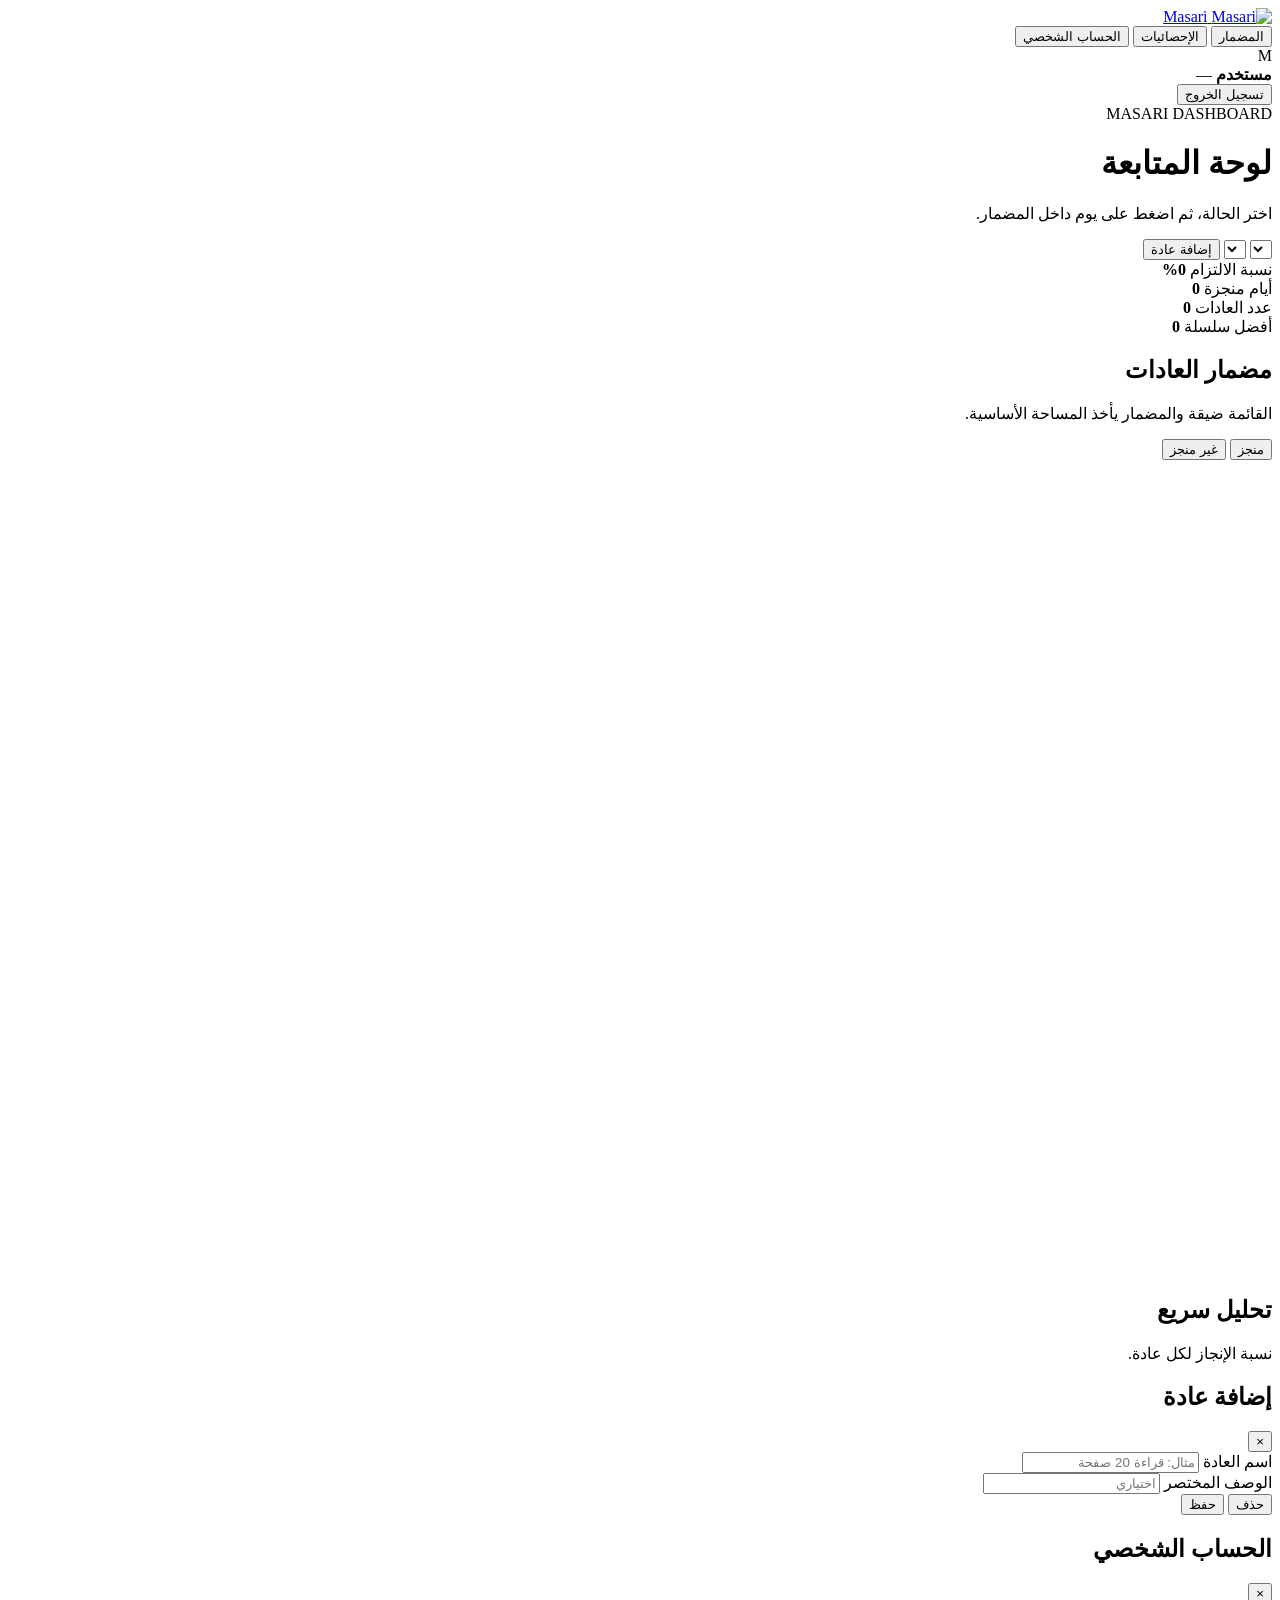
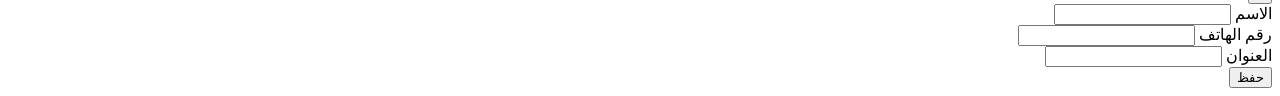
==== dashboard.html @ 64f3556c "Add files via upload" ====
<!DOCTYPE html>
<html lang="ar" dir="rtl">
<head>
  <meta charset="UTF-8">
  <meta name="viewport" content="width=device-width, initial-scale=1.0">
  <meta name="theme-color" content="#000000">
  <title>Masari | لوحة التحكم</title>
  <link rel="stylesheet" href="css/style.css">
</head>
<body class="dashboard-page">
  <div class="app-shell">
    <aside class="sidebar">
      <a class="sidebar-brand" href="dashboard.html">
        <img src="assets/logo.svg" alt="Masari">
        <span>Masari</span>
      </a>

      <nav class="sidebar-nav">
        <button class="nav-item active" data-target="trackerSection">المضمار</button>
        <button class="nav-item" data-target="statsSection">الإحصائيات</button>
        <button class="nav-item" id="profileBtn">الحساب الشخصي</button>
      </nav>

      <div class="sidebar-user">
        <div class="user-avatar" id="userInitial">M</div>
        <div>
          <strong id="userName">مستخدم</strong>
          <span id="userEmail">—</span>
        </div>
      </div>

      <button id="logoutBtn" class="ghost-btn full">تسجيل الخروج</button>
    </aside>

    <main class="dashboard-main">
      <header class="dashboard-header">
        <div>
          <span class="eyebrow">MASARI DASHBOARD</span>
          <h1>لوحة المتابعة</h1>
          <p>اختر الحالة، ثم اضغط على يوم داخل المضمار.</p>
        </div>

        <div class="header-actions">
          <select id="monthSelect" class="select-control"></select>
          <select id="yearSelect" class="select-control"></select>
          <button id="addHabitBtn" class="primary-btn compact">إضافة عادة</button>
        </div>
      </header>

      <section class="summary-grid">
        <article class="summary-card lime">
          <span>نسبة الالتزام</span>
          <strong id="summaryRate">0%</strong>
        </article>
        <article class="summary-card violet">
          <span>أيام منجزة</span>
          <strong id="summaryDone">0</strong>
        </article>
        <article class="summary-card dark">
          <span>عدد العادات</span>
          <strong id="summaryHabits">0</strong>
        </article>
        <article class="summary-card dark">
          <span>أفضل سلسلة</span>
          <strong id="summaryStreak">0</strong>
        </article>
      </section>

      <section id="trackerSection" class="panel tracker-panel">
        <div class="panel-head">
          <div>
            <h2>مضمار العادات</h2>
            <p>القائمة ضيقة والمضمار يأخذ المساحة الأساسية.</p>
          </div>
          <div class="status-switch">
            <button class="status-btn done active" data-mode="done">منجز</button>
            <button class="status-btn missed" data-mode="missed">غير منجز</button>
          </div>
        </div>

        <div class="tracker-layout">
          <aside id="habitList" class="compact-habits"></aside>

          <div class="track-stage">
            <svg id="trackerSvg" viewBox="0 0 1400 900" role="img" aria-label="مضمار العادات"></svg>
          </div>
        </div>
      </section>

      <section id="statsSection" class="panel">
        <div class="panel-head">
          <div>
            <h2>تحليل سريع</h2>
            <p>نسبة الإنجاز لكل عادة.</p>
          </div>
        </div>
        <div id="habitAnalytics" class="analytics-list"></div>
      </section>
    </main>
  </div>

  <div id="habitModal" class="modal hidden">
    <div class="modal-card">
      <div class="modal-head">
        <h2 id="habitModalTitle">إضافة عادة</h2>
        <button id="closeHabitModal" class="icon-btn" aria-label="إغلاق">×</button>
      </div>

      <div class="field">
        <label for="habitName">اسم العادة</label>
        <input id="habitName" type="text" placeholder="مثال: قراءة 20 صفحة">
      </div>

      <div class="field">
        <label for="habitDescription">الوصف المختصر</label>
        <input id="habitDescription" type="text" placeholder="اختياري">
      </div>

      <div class="modal-actions">
        <button id="deleteHabitBtn" class="danger-btn hidden">حذف</button>
        <button id="saveHabitBtn" class="primary-btn compact">حفظ</button>
      </div>
    </div>
  </div>

  <div id="profileModal" class="modal hidden">
    <div class="modal-card">
      <div class="modal-head">
        <h2>الحساب الشخصي</h2>
        <button id="closeProfileModal" class="icon-btn" aria-label="إغلاق">×</button>
      </div>

      <div class="profile-form-grid">
        <div class="field">
          <label for="profileName">الاسم</label>
          <input id="profileName" type="text">
        </div>
        <div class="field">
          <label for="profilePhone">رقم الهاتف</label>
          <input id="profilePhone" type="text">
        </div>
        <div class="field full">
          <label for="profileAddress">العنوان</label>
          <input id="profileAddress" type="text">
        </div>
      </div>

      <div class="modal-actions">
        <button id="saveProfileBtn" class="primary-btn compact">حفظ</button>
      </div>
    </div>
  </div>

  <div id="toast" class="toast"></div>
  <script src="js/dashboard.js"></script>
</body>
</html>
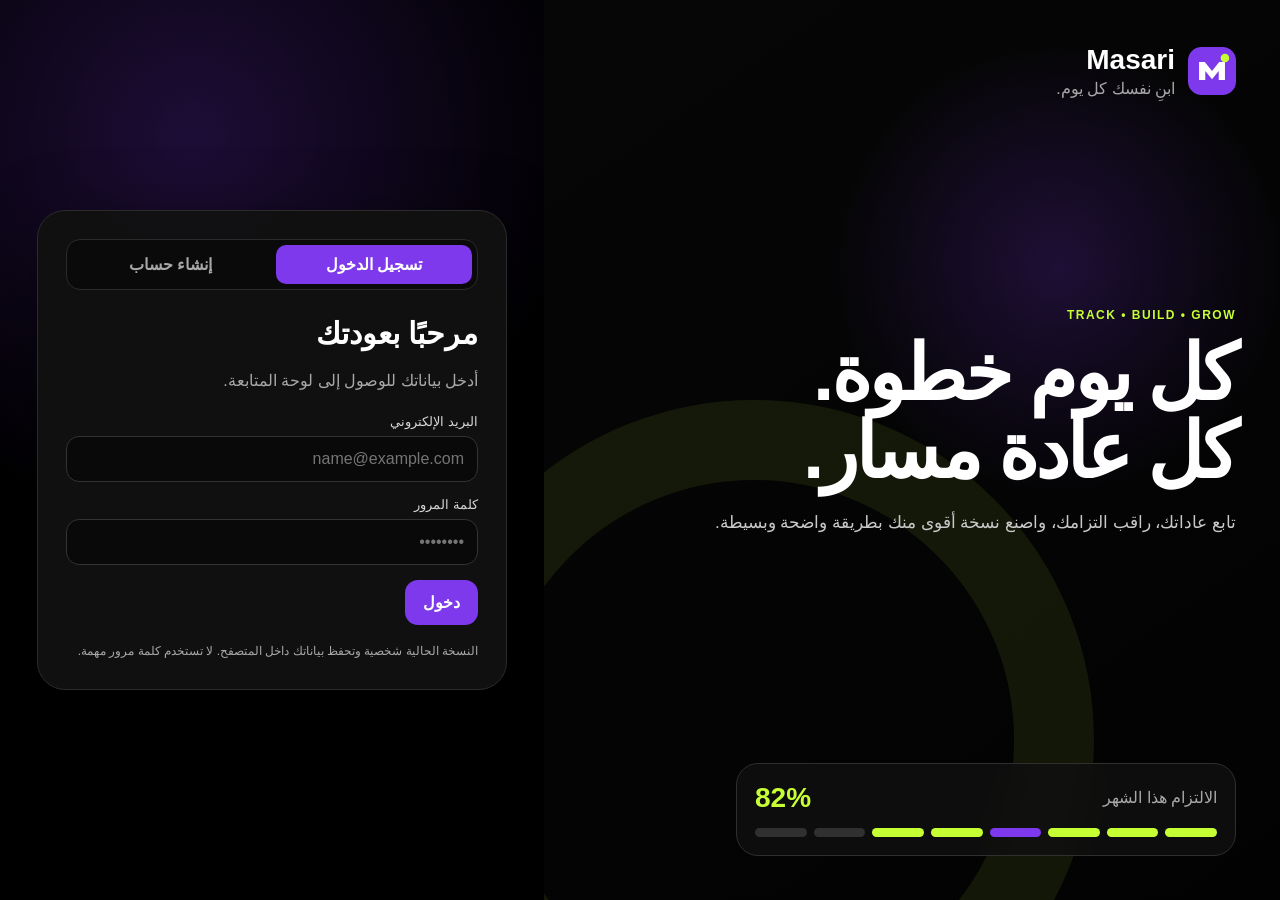
==== commit 217241cc: "Add files via upload" ====
--- a/dashboard.html
+++ b/dashboard.html
@@ -5,13 +5,13 @@
   <meta name="viewport" content="width=device-width, initial-scale=1.0">
   <meta name="theme-color" content="#000000">
   <title>Masari | لوحة التحكم</title>
-  <link rel="stylesheet" href="css/style.css">
+  <link rel="stylesheet" href="style.css">
 </head>
 <body class="dashboard-page">
   <div class="app-shell">
     <aside class="sidebar">
       <a class="sidebar-brand" href="dashboard.html">
-        <img src="assets/logo.svg" alt="Masari">
+        <img src="logo.svg" alt="Masari">
         <span>Masari</span>
       </a>
 
@@ -152,6 +152,6 @@
   </div>
 
   <div id="toast" class="toast"></div>
-  <script src="js/dashboard.js"></script>
+  <script src="dashboard.js"></script>
 </body>
 </html>
--- a/style.css
+++ b/style.css
@@ -0,0 +1,383 @@
+:root{
+  --black:#000000;
+  --panel:#111111;
+  --panel-2:#171717;
+  --line:#2b2b2b;
+  --white:#ffffff;
+  --muted:#a8a8a8;
+  --violet:#7D39EB;
+  --lime:#C6FF33;
+  --neutral:#292929;
+  --shadow:0 24px 80px rgba(0,0,0,.45);
+}
+
+*{box-sizing:border-box}
+html{scroll-behavior:smooth}
+body{
+  margin:0;
+  min-height:100vh;
+  font-family:"Segoe UI",Tahoma,Arial,sans-serif;
+  background:var(--black);
+  color:var(--white);
+}
+button,input,select{font:inherit}
+button{cursor:pointer}
+.hidden{display:none!important}
+a{text-decoration:none;color:inherit}
+
+.auth-page{
+  background:
+    radial-gradient(circle at 15% 15%,rgba(125,57,235,.23),transparent 30%),
+    radial-gradient(circle at 90% 85%,rgba(198,255,51,.10),transparent 27%),
+    #000;
+}
+.auth-layout{
+  min-height:100vh;
+  display:grid;
+  grid-template-columns:1.15fr .85fr;
+}
+.auth-visual{
+  position:relative;
+  overflow:hidden;
+  padding:44px;
+  display:flex;
+  flex-direction:column;
+  justify-content:space-between;
+  background:
+    linear-gradient(145deg,rgba(0,0,0,.25),rgba(0,0,0,.72)),
+    radial-gradient(circle at 70% 30%,rgba(125,57,235,.40),transparent 28%),
+    #080808;
+}
+.auth-visual::after{
+  content:"";
+  position:absolute;
+  width:520px;height:520px;
+  border:80px solid rgba(198,255,51,.08);
+  border-radius:50%;
+  left:-130px;bottom:-180px;
+}
+.brand-lockup,.mobile-brand{
+  display:flex;align-items:center;gap:13px
+}
+.brand-logo{width:48px;height:48px}
+.brand-lockup h1{margin:0;font-size:28px}
+.brand-lockup p{margin:3px 0 0;color:var(--muted)}
+.visual-copy{position:relative;z-index:1;max-width:690px}
+.eyebrow{
+  display:inline-block;
+  color:var(--lime);
+  font-size:12px;
+  font-weight:900;
+  letter-spacing:1.5px;
+  margin-bottom:12px;
+}
+.visual-copy h2{
+  margin:0;
+  font-size:clamp(42px,6vw,82px);
+  line-height:1.02;
+  letter-spacing:-3px;
+}
+.visual-copy p{
+  max-width:600px;
+  color:#c9c9c9;
+  font-size:17px;
+  line-height:1.9;
+}
+.visual-card{
+  position:relative;z-index:1;
+  max-width:500px;
+  border:1px solid #2f2f2f;
+  border-radius:22px;
+  padding:18px;
+  background:rgba(17,17,17,.82);
+  backdrop-filter:blur(16px);
+}
+.visual-card>div:first-child{
+  display:flex;justify-content:space-between;align-items:center
+}
+.visual-card span{color:var(--muted)}
+.visual-card strong{font-size:28px;color:var(--lime)}
+.mini-track{display:grid;grid-template-columns:repeat(8,1fr);gap:7px;margin-top:14px}
+.mini-track i{height:9px;border-radius:999px;background:#303030}
+.mini-track i.done{background:var(--lime)}
+.mini-track i.missed{background:var(--violet)}
+
+.auth-panel{display:grid;place-items:center;padding:28px}
+.auth-card{
+  width:min(470px,100%);
+  border:1px solid var(--line);
+  border-radius:28px;
+  padding:28px;
+  background:rgba(17,17,17,.96);
+  box-shadow:var(--shadow);
+}
+.mobile-brand{display:none;margin-bottom:22px}
+.mobile-brand img{width:38px}
+.auth-tabs{
+  display:grid;grid-template-columns:1fr 1fr;
+  gap:7px;padding:5px;
+  background:#0a0a0a;border:1px solid var(--line);border-radius:14px
+}
+.auth-tab{
+  border:0;background:transparent;color:var(--muted);
+  padding:10px;border-radius:10px;font-weight:800
+}
+.auth-tab.active{background:var(--violet);color:#fff}
+.auth-heading{margin:26px 0 20px}
+.auth-heading h2{margin:0 0 8px;font-size:30px}
+.auth-heading p,.local-note{color:var(--muted);line-height:1.7}
+.local-note{font-size:12px;margin:16px 0 0}
+.field{margin-bottom:15px}
+.field label{display:block;margin-bottom:7px;color:#d7d7d7;font-size:13px}
+.field input{
+  width:100%;
+  border:1px solid #333;
+  background:#090909;color:#fff;
+  border-radius:13px;padding:13px;outline:none
+}
+.field input:focus{
+  border-color:var(--violet);
+  box-shadow:0 0 0 3px rgba(125,57,235,.16)
+}
+.primary-btn{
+  border:0;
+  background:var(--violet);color:#fff;
+  border-radius:13px;padding:13px 18px;
+  font-weight:900;
+}
+.primary-btn:hover{filter:brightness(1.08)}
+.primary-btn.compact{padding:10px 14px}
+.ghost-btn,.danger-btn{
+  border:1px solid #333;background:#151515;color:#fff;
+  border-radius:12px;padding:10px 13px
+}
+.ghost-btn.full{width:100%}
+.danger-btn{color:var(--lime)}
+
+.app-shell{
+  min-height:100vh;
+  display:grid;
+  grid-template-columns:245px minmax(0,1fr);
+}
+.sidebar{
+  position:sticky;top:0;height:100vh;
+  padding:22px;
+  border-left:1px solid var(--line);
+  background:#090909;
+  display:flex;flex-direction:column;
+}
+.sidebar-brand{
+  display:flex;align-items:center;gap:11px;
+  font-size:22px;font-weight:900
+}
+.sidebar-brand img{width:38px}
+.sidebar-nav{display:grid;gap:8px;margin-top:34px}
+.nav-item{
+  border:0;background:transparent;color:var(--muted);
+  text-align:right;padding:12px 13px;border-radius:12px;font-weight:800
+}
+.nav-item:hover,.nav-item.active{
+  background:#211336;color:var(--lime)
+}
+.sidebar-user{
+  margin-top:auto;
+  display:flex;align-items:center;gap:11px;
+  padding:13px 0;
+}
+.sidebar-user strong,.sidebar-user span{display:block}
+.sidebar-user span{color:var(--muted);font-size:11px;margin-top:3px}
+.user-avatar{
+  width:43px;height:43px;border-radius:13px;
+  display:grid;place-items:center;
+  background:var(--violet);
+  color:#fff;font-weight:900
+}
+.dashboard-main{
+  min-width:0;
+  padding:28px;
+  background:
+    radial-gradient(circle at 100% 0%,rgba(125,57,235,.13),transparent 25%),
+    #000;
+}
+.dashboard-header{
+  display:flex;justify-content:space-between;align-items:flex-start;
+  gap:18px;flex-wrap:wrap
+}
+.dashboard-header h1{margin:0;font-size:38px;letter-spacing:-1px}
+.dashboard-header p{color:var(--muted);margin:7px 0 0}
+.header-actions{display:flex;gap:9px;flex-wrap:wrap}
+.select-control{
+  border:1px solid #333;background:#111;color:#fff;
+  border-radius:12px;padding:10px 12px
+}
+.summary-grid{
+  display:grid;grid-template-columns:repeat(4,1fr);
+  gap:12px;margin:24px 0
+}
+.summary-card{
+  min-height:120px;border-radius:20px;padding:18px;
+  border:1px solid var(--line);
+  display:flex;flex-direction:column;justify-content:space-between
+}
+.summary-card span{font-size:13px}
+.summary-card strong{font-size:34px}
+.summary-card.lime{background:var(--lime);color:#000;border-color:var(--lime)}
+.summary-card.violet{background:var(--violet);color:#fff;border-color:var(--violet)}
+.summary-card.dark{background:#111}
+
+.panel{
+  margin-top:16px;
+  border:1px solid var(--line);
+  border-radius:24px;
+  padding:18px;
+  background:#0d0d0d;
+}
+.panel-head{
+  display:flex;justify-content:space-between;align-items:center;
+  gap:12px;flex-wrap:wrap;margin-bottom:16px
+}
+.panel-head h2{margin:0;font-size:22px}
+.panel-head p{margin:5px 0 0;color:var(--muted);font-size:13px}
+.status-switch{
+  display:flex;gap:7px;padding:5px;
+  border-radius:13px;background:#050505;border:1px solid var(--line)
+}
+.status-btn{
+  border:0;background:transparent;color:var(--muted);
+  padding:9px 13px;border-radius:9px;font-weight:900
+}
+.status-btn.done.active{background:var(--lime);color:#000}
+.status-btn.missed.active{background:var(--violet);color:#fff}
+
+.tracker-layout{
+  display:grid;
+  grid-template-columns:175px minmax(0,1fr);
+  gap:14px;
+  align-items:start
+}
+.compact-habits{display:grid;gap:8px}
+.habit-item{
+  display:grid;
+  grid-template-columns:32px minmax(0,1fr);
+  gap:8px;align-items:center;
+  border:1px solid #2d2d2d;
+  background:#111;
+  border-radius:13px;
+  padding:8px;
+  cursor:pointer;
+  transition:.18s
+}
+.habit-item:hover{border-color:var(--violet);transform:translateY(-1px)}
+.habit-index{
+  width:30px;height:30px;border-radius:9px;
+  display:grid;place-items:center;
+  background:#211336;color:var(--lime);
+  font-size:11px;font-weight:900
+}
+.habit-copy{min-width:0}
+.habit-copy strong,.habit-copy span{
+  display:block;
+  white-space:nowrap;
+  overflow:hidden;
+  text-overflow:ellipsis
+}
+.habit-copy strong{font-size:12px}
+.habit-copy span{font-size:9px;color:var(--muted);margin-top:2px}
+
+.track-stage{
+  min-width:0;
+  border:1px solid #292929;
+  border-radius:24px;
+  background:
+    radial-gradient(circle at 58% 48%,rgba(125,57,235,.18),transparent 34%),
+    #070707;
+  overflow:hidden;
+}
+#trackerSvg{
+  width:100%;
+  height:auto;
+  display:block;
+}
+.track-segment{cursor:pointer;transition:.15s}
+.track-segment:hover{filter:brightness(1.15)}
+.day-label{fill:#d3d3d3;font-size:12px;font-weight:900;pointer-events:none}
+.lane-number{fill:var(--lime);font-size:13px;font-weight:900;pointer-events:none}
+.center-disc{fill:#0d0d0d;stroke:#333;stroke-width:2}
+.center-progress{fill:none;stroke:var(--violet);stroke-width:9;stroke-linecap:round}
+.center-month{fill:#fff;font-size:34px;font-weight:900}
+.center-rate{fill:var(--lime);font-size:26px;font-weight:900}
+.center-sub{fill:#aaa;font-size:13px}
+
+.analytics-list{display:grid;gap:11px}
+.analytics-row{
+  display:grid;grid-template-columns:170px 1fr 55px;
+  gap:12px;align-items:center
+}
+.analytics-name{
+  overflow:hidden;text-overflow:ellipsis;white-space:nowrap;font-size:13px
+}
+.analytics-track{height:11px;background:#272727;border-radius:999px;overflow:hidden}
+.analytics-fill{height:100%;background:linear-gradient(90deg,var(--violet),var(--lime));border-radius:999px}
+.analytics-value{font-size:12px;color:var(--muted);text-align:left}
+
+.modal{
+  position:fixed;inset:0;z-index:50;
+  display:grid;place-items:center;padding:18px;
+  background:rgba(0,0,0,.72);
+}
+.modal-card{
+  width:min(520px,100%);
+  border:1px solid #333;border-radius:24px;
+  padding:22px;background:#111;box-shadow:var(--shadow)
+}
+.modal-head{
+  display:flex;justify-content:space-between;align-items:center;margin-bottom:20px
+}
+.modal-head h2{margin:0}
+.icon-btn{
+  width:36px;height:36px;border-radius:10px;
+  border:1px solid #333;background:#171717;color:#fff;font-size:22px
+}
+.modal-actions{display:flex;justify-content:flex-end;gap:9px;margin-top:18px}
+.profile-form-grid{display:grid;grid-template-columns:1fr 1fr;gap:12px}
+.profile-form-grid .full{grid-column:1/-1}
+
+.toast{
+  position:fixed;bottom:22px;left:50%;
+  transform:translate(-50%,25px);
+  opacity:0;pointer-events:none;
+  background:var(--lime);color:#000;
+  padding:11px 16px;border-radius:12px;font-weight:900;
+  transition:.2s;z-index:90
+}
+.toast.show{opacity:1;transform:translate(-50%,0)}
+
+@media(max-width:1050px){
+  .auth-layout{grid-template-columns:1fr}
+  .auth-visual{display:none}
+  .mobile-brand{display:flex}
+  .app-shell{grid-template-columns:1fr}
+  .sidebar{
+    position:static;height:auto;border-left:0;border-bottom:1px solid var(--line)
+  }
+  .sidebar-nav{grid-template-columns:repeat(3,1fr);margin:18px 0}
+  .sidebar-user{margin-top:0}
+  .summary-grid{grid-template-columns:1fr 1fr}
+}
+@media(max-width:760px){
+  .dashboard-main{padding:14px}
+  .tracker-layout{grid-template-columns:1fr}
+  .compact-habits{grid-template-columns:repeat(2,minmax(0,1fr))}
+  .summary-grid{grid-template-columns:1fr 1fr}
+  .header-actions{width:100%}
+  .select-control{flex:1}
+}
+@media(max-width:520px){
+  .auth-panel{padding:12px}
+  .auth-card{padding:20px;border-radius:20px}
+  .summary-grid{grid-template-columns:1fr}
+  .compact-habits{grid-template-columns:1fr}
+  .sidebar-nav{grid-template-columns:1fr}
+  .profile-form-grid{grid-template-columns:1fr}
+  .profile-form-grid .full{grid-column:auto}
+}
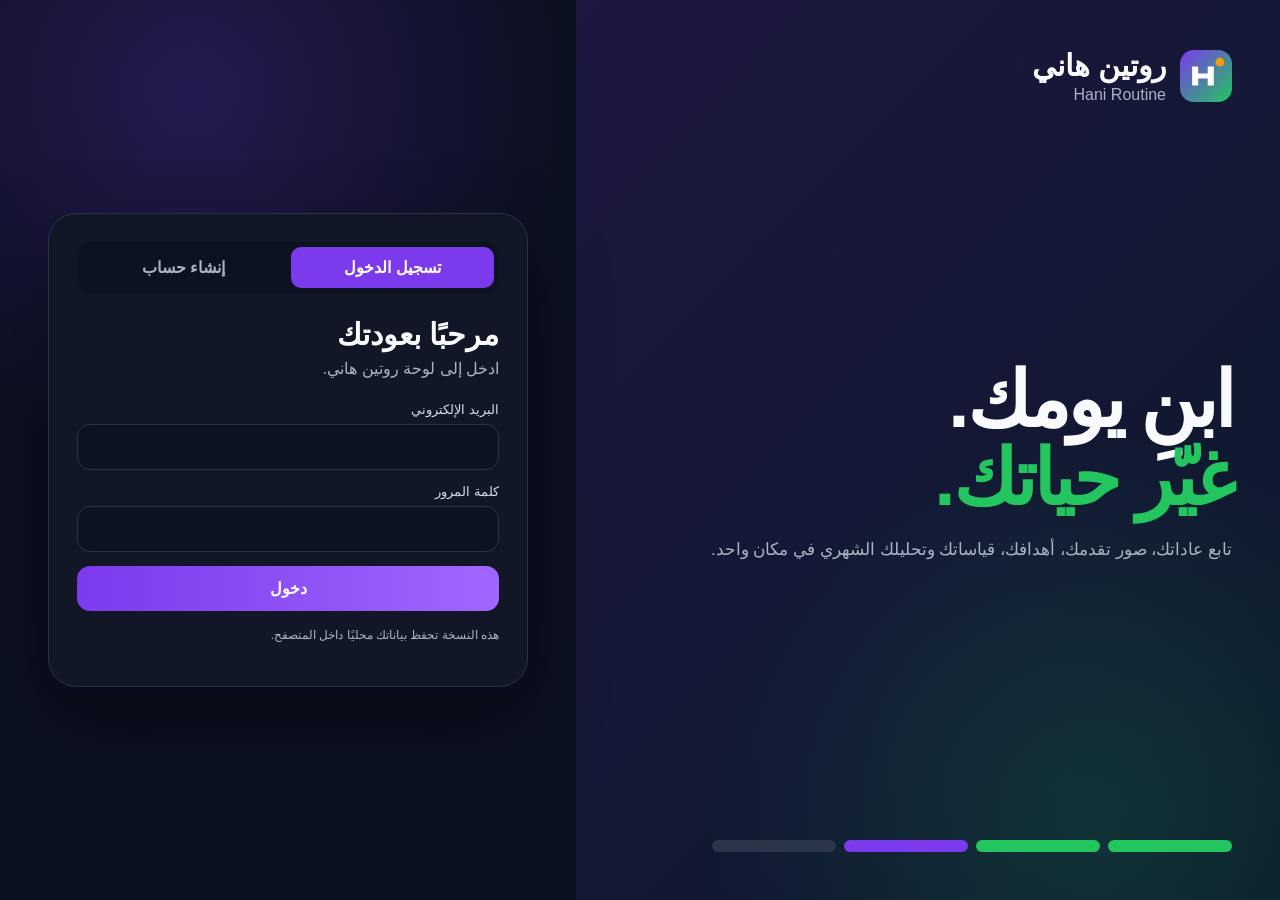
==== commit 0ea3b982: "Add files via upload" ====
--- a/dashboard.html
+++ b/dashboard.html
@@ -1,157 +1,42 @@
 <!DOCTYPE html>
 <html lang="ar" dir="rtl">
 <head>
-  <meta charset="UTF-8">
-  <meta name="viewport" content="width=device-width, initial-scale=1.0">
-  <meta name="theme-color" content="#000000">
-  <title>Masari | لوحة التحكم</title>
-  <link rel="stylesheet" href="style.css">
+<meta charset="UTF-8"><meta name="viewport" content="width=device-width,initial-scale=1">
+<title>روتين هاني | Hani Routine</title>
+<style>
+:root{--bg:#0B1020;--panel:#111827;--panel2:#172033;--line:#26334D;--text:#F8FAFC;--muted:#AAB4C4;--purple:#7C3AED;--green:#22C55E;--amber:#F59E0B;--cyan:#06B6D4;--red:#EF4444;--neutral:#2B354A}
+*{box-sizing:border-box}html{scroll-behavior:smooth}body{margin:0;font-family:Segoe UI,Tahoma,Arial,sans-serif;background:radial-gradient(circle at 100% 0%,rgba(124,58,237,.13),transparent 26%),var(--bg);color:var(--text)}button,input,select,textarea{font:inherit}button{cursor:pointer}.hidden{display:none!important}.app{display:grid;grid-template-columns:230px minmax(0,1fr);min-height:100vh}.side{position:sticky;top:0;height:100vh;padding:20px;background:#090E19;border-left:1px solid var(--line);display:flex;flex-direction:column}.brand{display:flex;gap:10px;align-items:center;font-weight:900;font-size:20px}.brand img{width:40px}.nav{display:grid;gap:7px;margin-top:28px}.nav button{border:0;background:transparent;color:var(--muted);padding:12px;border-radius:12px;text-align:right;font-weight:800}.nav button:hover,.nav button.active{background:#22143B;color:#C4B5FD}.lang{margin-top:18px;display:flex;gap:7px}.lang button{flex:1;padding:8px;border-radius:10px;border:1px solid var(--line);background:#121827;color:white}.lang button.active{background:var(--purple)}.user{margin-top:auto;display:flex;gap:10px;align-items:center}.avatar{width:42px;height:42px;border-radius:13px;background:linear-gradient(135deg,var(--purple),var(--cyan));display:grid;place-items:center;font-weight:900}.user strong,.user span{display:block}.user span{color:var(--muted);font-size:10px;margin-top:3px}.logout{margin-top:12px;width:100%;padding:10px;border-radius:12px;border:1px solid var(--line);background:#131A2A;color:white}.main{min-width:0;padding:24px}.top{display:flex;justify-content:space-between;gap:14px;align-items:flex-start;flex-wrap:wrap}.top h1{margin:0;font-size:38px}.top p{color:var(--muted);margin:6px 0 0}.actions{display:flex;gap:8px;flex-wrap:wrap}.control,.btn{border:1px solid var(--line);background:#141B2A;color:white;padding:10px 13px;border-radius:12px}.btn.primary{background:linear-gradient(90deg,var(--purple),#9F67FF);border:0}.btn.green{background:var(--green);color:#052e16;border:0;font-weight:900}.stats{display:grid;grid-template-columns:repeat(4,1fr);gap:12px;margin:20px 0}.stat{border:1px solid var(--line);border-radius:20px;padding:17px;background:linear-gradient(180deg,#121A2B,#0F1624)}.stat strong{display:block;font-size:31px;margin-top:12px}.stat.purple strong{color:#C4B5FD}.stat.green strong{color:#86EFAC}.stat.amber strong{color:#FCD34D}.panel{margin-top:16px;border:1px solid var(--line);border-radius:24px;padding:18px;background:rgba(17,24,39,.94)}.head{display:flex;justify-content:space-between;gap:12px;align-items:center;flex-wrap:wrap;margin-bottom:15px}.head h2{margin:0;font-size:22px}.head p{margin:4px 0 0;color:var(--muted);font-size:13px}.switch{display:flex;gap:6px;padding:5px;border:1px solid var(--line);background:#0B1020;border-radius:13px}.mode{border:0;background:transparent;color:var(--muted);padding:9px 12px;border-radius:9px;font-weight:900}.mode.done.active{background:var(--green);color:#052e16}.mode.missed.active{background:var(--red);color:white}.tracker{display:grid;grid-template-columns:185px minmax(0,1fr);gap:14px}.habits{display:grid;gap:8px;align-content:start}.habit{display:grid;grid-template-columns:34px minmax(0,1fr);gap:8px;align-items:center;padding:8px;border:1px solid var(--line);background:#131A29;border-radius:13px}.habit:hover{border-color:var(--purple)}.num{width:32px;height:32px;border-radius:9px;background:#24163E;color:#C4B5FD;display:grid;place-items:center;font-weight:900}.habit strong,.habit span{display:block;white-space:nowrap;overflow:hidden;text-overflow:ellipsis}.habit strong{font-size:12px}.habit span{font-size:9px;color:var(--muted);margin-top:2px}.trackbox{border:1px solid var(--line);border-radius:22px;background:radial-gradient(circle at 58% 48%,rgba(124,58,237,.16),transparent 34%),#090E19;overflow:hidden}#svg{width:100%;height:auto;display:block}.segment{cursor:pointer;transition:.15s}.segment:hover{filter:brightness(1.12)}.day{fill:#D8DEE9;font-size:11px;font-weight:900}.lane{fill:#C4B5FD;font-size:12px;font-weight:900}.disc{fill:#0E1421;stroke:#334155;stroke-width:2}.progress{fill:none;stroke:var(--purple);stroke-width:8;stroke-linecap:round}.month{fill:white;font-size:32px;font-weight:900}.rate{fill:#86EFAC;font-size:25px;font-weight:900}.sub{fill:#AAB4C4;font-size:12px}.analysis{display:grid;grid-template-columns:1fr 1fr;gap:14px}.bars{display:grid;gap:10px}.barrow{display:grid;grid-template-columns:130px 1fr 45px;gap:9px;align-items:center}.barname{overflow:hidden;text-overflow:ellipsis;white-space:nowrap;font-size:12px}.bartrack{height:10px;background:#273247;border-radius:999px;overflow:hidden}.barfill{height:100%;background:linear-gradient(90deg,var(--purple),var(--green));border-radius:999px}.insights{display:grid;gap:9px}.insight{padding:12px;border-radius:14px;background:#151D2E;border:1px solid var(--line);line-height:1.7}.goalgrid{display:grid;grid-template-columns:1fr 1fr;gap:14px}.goalcard{position:relative;border:1px solid var(--line);border-radius:20px;overflow:hidden;background:#0F1624;min-height:300px}.goalcard img{width:100%;height:300px;object-fit:cover;background:#1E293B}.overlay{position:absolute;inset:auto 12px 12px 12px;background:rgba(9,14,25,.78);backdrop-filter:blur(7px);padding:11px 13px;border-radius:13px}.overlay strong,.overlay span{display:block}.overlay span{font-size:11px;color:var(--muted);margin-top:3px}.goalactions{display:flex;gap:8px;margin-top:12px}.goalactions .btn{flex:1}.measuregrid{display:grid;grid-template-columns:repeat(4,1fr);gap:10px}.measure{padding:12px;border:1px solid var(--line);border-radius:15px;background:#121A2A}.measure label{display:block;color:var(--muted);font-size:11px}.measure input{width:100%;border:0;background:transparent;color:white;font-size:21px;font-weight:900;outline:none;margin-top:5px}.modal{position:fixed;inset:0;display:grid;place-items:center;background:rgba(0,0,0,.72);padding:18px;z-index:60}.modalcard{width:min(540px,100%);border:1px solid var(--line);border-radius:24px;background:#111827;padding:20px}.modalhead{display:flex;justify-content:space-between;align-items:center;margin-bottom:15px}.modalhead h2{margin:0}.close{width:35px;height:35px;border-radius:10px;border:1px solid var(--line);background:#172033;color:white}.field{margin-bottom:12px}.field label{display:block;color:var(--muted);font-size:12px;margin-bottom:6px}.field input{width:100%;padding:11px;border-radius:11px;border:1px solid var(--line);background:#0B1020;color:white}.modalactions{display:flex;justify-content:flex-end;gap:8px}.toast{position:fixed;bottom:20px;left:50%;transform:translate(-50%,24px);opacity:0;background:var(--green);color:#052e16;padding:11px 16px;border-radius:12px;font-weight:900;transition:.2s;z-index:90}.toast.show{opacity:1;transform:translate(-50%,0)}#printSheet{display:none}@page{size:A4 landscape;margin:8mm}@media print{body *{visibility:hidden!important}#printSheet,#printSheet *{visibility:visible!important}#printSheet{display:block!important;position:absolute;inset:0;background:white;color:#111;padding:8mm}.phead{display:flex;justify-content:space-between;border-bottom:3px solid #7C3AED;padding-bottom:4mm}.phead h1{margin:0}.playout{display:grid;grid-template-columns:2fr 1fr;gap:5mm;margin-top:4mm}.ptrack svg{width:100%;height:135mm}.psummary{display:grid;gap:3mm}.pstat{border:1px solid #ddd;border-radius:10px;padding:4mm}.pstat strong{display:block;font-size:20pt;color:#7C3AED}.ptable{width:100%;border-collapse:collapse;margin-top:4mm;font-size:9pt}.ptable th,.ptable td{border:1px solid #ddd;padding:2mm;text-align:center}.ptable th{background:#EEEAFE}}@media(max-width:1050px){.app{grid-template-columns:1fr}.side{position:static;height:auto}.nav{grid-template-columns:repeat(5,1fr)}.user{margin-top:16px}.stats{grid-template-columns:1fr 1fr}}@media(max-width:760px){.main{padding:12px}.tracker,.analysis,.goalgrid{grid-template-columns:1fr}.habits{grid-template-columns:repeat(2,1fr)}.measuregrid{grid-template-columns:1fr 1fr}.nav{grid-template-columns:1fr 1fr}}@media(max-width:500px){.stats,.habits,.measuregrid{grid-template-columns:1fr}}
+</style>
 </head>
-<body class="dashboard-page">
-  <div class="app-shell">
-    <aside class="sidebar">
-      <a class="sidebar-brand" href="dashboard.html">
-        <img src="logo.svg" alt="Masari">
-        <span>Masari</span>
-      </a>
-
-      <nav class="sidebar-nav">
-        <button class="nav-item active" data-target="trackerSection">المضمار</button>
-        <button class="nav-item" data-target="statsSection">الإحصائيات</button>
-        <button class="nav-item" id="profileBtn">الحساب الشخصي</button>
-      </nav>
-
-      <div class="sidebar-user">
-        <div class="user-avatar" id="userInitial">M</div>
-        <div>
-          <strong id="userName">مستخدم</strong>
-          <span id="userEmail">—</span>
-        </div>
-      </div>
-
-      <button id="logoutBtn" class="ghost-btn full">تسجيل الخروج</button>
-    </aside>
-
-    <main class="dashboard-main">
-      <header class="dashboard-header">
-        <div>
-          <span class="eyebrow">MASARI DASHBOARD</span>
-          <h1>لوحة المتابعة</h1>
-          <p>اختر الحالة، ثم اضغط على يوم داخل المضمار.</p>
-        </div>
-
-        <div class="header-actions">
-          <select id="monthSelect" class="select-control"></select>
-          <select id="yearSelect" class="select-control"></select>
-          <button id="addHabitBtn" class="primary-btn compact">إضافة عادة</button>
-        </div>
-      </header>
-
-      <section class="summary-grid">
-        <article class="summary-card lime">
-          <span>نسبة الالتزام</span>
-          <strong id="summaryRate">0%</strong>
-        </article>
-        <article class="summary-card violet">
-          <span>أيام منجزة</span>
-          <strong id="summaryDone">0</strong>
-        </article>
-        <article class="summary-card dark">
-          <span>عدد العادات</span>
-          <strong id="summaryHabits">0</strong>
-        </article>
-        <article class="summary-card dark">
-          <span>أفضل سلسلة</span>
-          <strong id="summaryStreak">0</strong>
-        </article>
-      </section>
-
-      <section id="trackerSection" class="panel tracker-panel">
-        <div class="panel-head">
-          <div>
-            <h2>مضمار العادات</h2>
-            <p>القائمة ضيقة والمضمار يأخذ المساحة الأساسية.</p>
-          </div>
-          <div class="status-switch">
-            <button class="status-btn done active" data-mode="done">منجز</button>
-            <button class="status-btn missed" data-mode="missed">غير منجز</button>
-          </div>
-        </div>
-
-        <div class="tracker-layout">
-          <aside id="habitList" class="compact-habits"></aside>
-
-          <div class="track-stage">
-            <svg id="trackerSvg" viewBox="0 0 1400 900" role="img" aria-label="مضمار العادات"></svg>
-          </div>
-        </div>
-      </section>
-
-      <section id="statsSection" class="panel">
-        <div class="panel-head">
-          <div>
-            <h2>تحليل سريع</h2>
-            <p>نسبة الإنجاز لكل عادة.</p>
-          </div>
-        </div>
-        <div id="habitAnalytics" class="analytics-list"></div>
-      </section>
-    </main>
-  </div>
-
-  <div id="habitModal" class="modal hidden">
-    <div class="modal-card">
-      <div class="modal-head">
-        <h2 id="habitModalTitle">إضافة عادة</h2>
-        <button id="closeHabitModal" class="icon-btn" aria-label="إغلاق">×</button>
-      </div>
-
-      <div class="field">
-        <label for="habitName">اسم العادة</label>
-        <input id="habitName" type="text" placeholder="مثال: قراءة 20 صفحة">
-      </div>
-
-      <div class="field">
-        <label for="habitDescription">الوصف المختصر</label>
-        <input id="habitDescription" type="text" placeholder="اختياري">
-      </div>
-
-      <div class="modal-actions">
-        <button id="deleteHabitBtn" class="danger-btn hidden">حذف</button>
-        <button id="saveHabitBtn" class="primary-btn compact">حفظ</button>
-      </div>
-    </div>
-  </div>
-
-  <div id="profileModal" class="modal hidden">
-    <div class="modal-card">
-      <div class="modal-head">
-        <h2>الحساب الشخصي</h2>
-        <button id="closeProfileModal" class="icon-btn" aria-label="إغلاق">×</button>
-      </div>
-
-      <div class="profile-form-grid">
-        <div class="field">
-          <label for="profileName">الاسم</label>
-          <input id="profileName" type="text">
-        </div>
-        <div class="field">
-          <label for="profilePhone">رقم الهاتف</label>
-          <input id="profilePhone" type="text">
-        </div>
-        <div class="field full">
-          <label for="profileAddress">العنوان</label>
-          <input id="profileAddress" type="text">
-        </div>
-      </div>
-
-      <div class="modal-actions">
-        <button id="saveProfileBtn" class="primary-btn compact">حفظ</button>
-      </div>
-    </div>
-  </div>
-
-  <div id="toast" class="toast"></div>
-  <script src="dashboard.js"></script>
-</body>
-</html>+<body>
+<input id="currentInput" type="file" accept="image/*" hidden><input id="goalInput" type="file" accept="image/*" hidden>
+<div class="app">
+<aside class="side">
+<div class="brand"><img src="[data-uri]"><span id="brandText">روتين هاني</span></div>
+<nav class="nav">
+<button class="active" data-target="trackerSec" data-ar="المضمار" data-en="Tracker">المضمار</button>
+<button data-target="analysisSec" data-ar="التحليل" data-en="Analytics">التحليل</button>
+<button data-target="goalSec" data-ar="صورتي والهدف" data-en="Now & Goal">صورتي والهدف</button>
+<button data-target="measureSec" data-ar="القياسات" data-en="Measurements">القياسات</button>
+<button id="profileBtn" data-ar="الحساب الشخصي" data-en="Profile">الحساب الشخصي</button>
+</nav>
+<div class="lang"><button id="arBtn" class="active">عربي</button><button id="enBtn">EN</button></div>
+<div class="user"><div class="avatar" id="initial">H</div><div><strong id="uname"></strong><span id="uemail"></span></div></div>
+<button id="logout" class="logout">تسجيل الخروج</button>
+</aside>
+<main class="main">
+<header class="top"><div><h1 id="pageTitle">لوحة روتين هاني</h1><p id="pageSub">تابع يومك، تقدمك وهدفك من مكان واحد.</p></div><div class="actions"><select id="month" class="control"></select><select id="year" class="control"></select><button id="addHabit" class="btn primary">إضافة عادة</button><button id="printPdf" class="btn green">طباعة PDF</button></div></header>
+<section class="stats"><article class="stat purple"><span id="tRate">نسبة الالتزام</span><strong id="sRate">0%</strong></article><article class="stat green"><span id="tDone">أيام منجزة</span><strong id="sDone">0</strong></article><article class="stat amber"><span id="tBest">أفضل سلسلة</span><strong id="sBest">0</strong></article><article class="stat"><span id="tHabits">عدد العادات</span><strong id="sHabits">0</strong></article></section>
+<section id="trackerSec" class="panel"><div class="head"><div><h2 id="trackerTitle">مضمار العادات</h2><p id="trackerSub">اختر الحالة ثم اضغط على يوم.</p></div><div class="switch"><button class="mode done active" data-mode="done">منجز</button><button class="mode missed" data-mode="missed">غير منجز</button></div></div><div class="tracker"><aside id="habitList" class="habits"></aside><div class="trackbox"><svg id="svg" viewBox="0 0 1400 900"></svg></div></div></section>
+<section id="analysisSec" class="panel"><div class="head"><div><h2 id="analysisTitle">التحليل الكامل</h2><p id="analysisSub">نسب، سلاسل وتوصيات.</p></div></div><div class="analysis"><div id="bars" class="bars"></div><div id="insights" class="insights"></div></div></section>
+<section id="goalSec" class="panel"><div class="head"><div><h2 id="goalTitle">صورتي الآن والهدف</h2><p id="goalSub">قارن نقطة البداية بالنتيجة التي تريد الوصول إليها.</p></div></div><div class="goalgrid"><div class="goalcard"><img id="currentImg"><div class="overlay"><strong id="currentLabel">صورتي الآن</strong><span id="currentSub">نقطة البداية</span></div></div><div class="goalcard"><img id="goalImg"><div class="overlay"><strong id="goalLabel">الهدف</strong><span id="goalCaption">الصورة التي أريد الوصول إليها</span></div></div></div><div class="goalactions"><button id="uploadCurrent" class="btn">رفع صورتي الحالية</button><button id="uploadGoal" class="btn primary">رفع صورة الهدف</button></div></section>
+<section id="measureSec" class="panel"><div class="head"><div><h2 id="measureTitle">القياسات</h2><p id="measureSub">احفظ قياساتك الحالية.</p></div><button id="saveMeasures" class="btn green">حفظ القياسات</button></div><div class="measuregrid"><div class="measure"><label>الوزن kg</label><input id="weight" type="number" step=".1"></div><div class="measure"><label>الطول cm</label><input id="height" type="number" step=".1"></div><div class="measure"><label>الخصر cm</label><input id="waist" type="number" step=".1"></div><div class="measure"><label>الصدر cm</label><input id="chest" type="number" step=".1"></div><div class="measure"><label>الذراع cm</label><input id="arm" type="number" step=".1"></div><div class="measure"><label>الفخذ cm</label><input id="thigh" type="number" step=".1"></div><div class="measure"><label>الورك cm</label><input id="hips" type="number" step=".1"></div><div class="measure"><label>الدهون %</label><input id="fat" type="number" step=".1"></div></div></section>
+</main></div>
+<div id="habitModal" class="modal hidden"><div class="modalcard"><div class="modalhead"><h2 id="habitModalTitle">إضافة عادة</h2><button id="closeHabit" class="close">×</button></div><div class="field"><label>اسم العادة</label><input id="habitName"></div><div class="field"><label>الوصف</label><input id="habitDesc"></div><div class="modalactions"><button id="deleteHabit" class="btn hidden">حذف</button><button id="saveHabit" class="btn primary">حفظ</button></div></div></div>
+<div id="profileModal" class="modal hidden"><div class="modalcard"><div class="modalhead"><h2>الحساب الشخصي</h2><button id="closeProfile" class="close">×</button></div><div class="field"><label>الاسم</label><input id="pName"></div><div class="field"><label>الهاتف</label><input id="pPhone"></div><div class="field"><label>العنوان</label><input id="pAddress"></div><div class="modalactions"><button id="saveProfile" class="btn primary">حفظ</button></div></div></div>
+<div id="printSheet"><div class="phead"><div><h1>Hani Routine | روتين هاني</h1><p id="pUser"></p></div><strong id="pMonth"></strong></div><div class="playout"><div class="ptrack" id="pTrack"></div><div class="psummary"><div class="pstat"><strong id="pRate">0%</strong><span>معدل الالتزام</span></div><div class="pstat"><strong id="pDone">0</strong><span>منجز</span></div><div class="pstat"><strong id="pBest">0</strong><span>أفضل سلسلة</span></div><div class="pstat"><strong id="pHabit">—</strong><span>أفضل عادة</span></div></div></div><table class="ptable"><thead><tr><th>العادة</th><th>منجز</th><th>غير منجز</th><th>غير محدد</th><th>النسبة</th></tr></thead><tbody id="pRows"></tbody></table></div>
+<div id="toast" class="toast"></div>
+<script>
+(()=>{"use strict";const UK="hr_users",SK="hr_session",monthsAr=["يناير","فبراير","مارس","أبريل","مايو","يونيو","يوليو","أغسطس","سبتمبر","أكتوبر","نوفمبر","ديسمبر"],monthsEn=["January","February","March","April","May","June","July","August","September","October","November","December"],defaults=[{name:"الاستيقاظ مبكرًا",desc:"قبل 6:00"},{name:"صلاة الفجر",desc:"في وقتها"},{name:"قراءة",desc:"20 صفحة"},{name:"تمرين",desc:"45 دقيقة"},{name:"شرب الماء",desc:"8 أكواب"},{name:"نوم مبكر",desc:"قبل 11"}],ph="data:image/svg+xml,%3Csvg xmlns='http://www.w3.org/2000/svg' width='900' height='700'%3E%3Cdefs%3E%3ClinearGradient id='g' x1='0' y1='0' x2='1' y2='1'%3E%3Cstop stop-color='%237C3AED'/%3E%3Cstop offset='1' stop-color='%2322C55E'/%3E%3C/linearGradient%3E%3C/defs%3E%3Crect width='900' height='700' fill='%230B1020'/%3E%3Ccircle cx='450' cy='250' r='95' fill='url(%23g)' opacity='.8'/%3E%3Cpath d='M250 650c35-180 120-260 200-260s165 80 200 260' fill='url(%23g)' opacity='.8'/%3E%3C/svg%3E";const $=s=>document.querySelector(s),users=()=>JSON.parse(localStorage.getItem(UK)||"{}"),mail=localStorage.getItem(SK);if(!mail||!users()[mail]){location.href="index.html";return}let user=users()[mail],mode="done",edit=null,lang="ar",m=new Date().getMonth(),y=new Date().getFullYear(),state=load();function key(){return`hr_data:${mail}:${y}-${m}`}function fresh(){return{habits:JSON.parse(JSON.stringify(defaults)),checks:{},current:ph,goal:ph,measurements:{}}}function load(){try{return JSON.parse(localStorage.getItem(key()))||fresh()}catch{return fresh()}}function save(){localStorage.setItem(key(),JSON.stringify(state))}function toast(t){$("#toast").textContent=t;$("#toast").classList.add("show");setTimeout(()=>$("#toast").classList.remove("show"),1600)}function esc(v){return String(v).replace(/[&<>"']/g,c=>({"&":"&amp;","<":"&lt;",">":"&gt;",'"':"&quot;","'":"&#039;"}[c]))}function S(tag,a){const e=document.createElementNS("http://www.w3.org/2000/svg",tag);Object.entries(a).forEach(([k,v])=>e.setAttribute(k,v));return e}function polar(cx,cy,r,d){const a=d*Math.PI/180;return{x:cx+r*Math.cos(a),y:cy+r*Math.sin(a)}}function arc(cx,cy,r1,r2,a0,a1){const p1=polar(cx,cy,r2,a0),p2=polar(cx,cy,r2,a1),p3=polar(cx,cy,r1,a1),p4=polar(cx,cy,r1,a0);return`M${p1.x},${p1.y} A${r2},${r2} 0 0 1 ${p2.x},${p2.y} L${p3.x},${p3.y} A${r1},${r1} 0 0 0 ${p4.x},${p4.y} Z`}function setup(){$("#uname").textContent=user.name;$("#uemail").textContent=user.email;$("#initial").textContent=(user.name||"H")[0].toUpperCase();$("#month").innerHTML="";monthsAr.forEach((x,i)=>$("#month").insertAdjacentHTML("beforeend",`<option value="${i}">${x}</option>`));$("#year").innerHTML="";for(let n=2025;n<=2035;n++)$("#year").insertAdjacentHTML("beforeend",`<option>${n}</option>`);$("#month").value=m;$("#year").value=y;bind();render()}function bind(){$("#logout").onclick=()=>{localStorage.removeItem(SK);location.href="index.html"};$("#month").onchange=e=>{m=+e.target.value;state=load();render()};$("#year").onchange=e=>{y=+e.target.value;state=load();render()};document.querySelectorAll(".mode").forEach(b=>b.onclick=()=>{document.querySelectorAll(".mode").forEach(x=>x.classList.remove("active"));b.classList.add("active");mode=b.dataset.mode});document.querySelectorAll(".nav button[data-target]").forEach(b=>b.onclick=()=>{document.querySelectorAll(".nav button").forEach(x=>x.classList.remove("active"));b.classList.add("active");document.getElementById(b.dataset.target).scrollIntoView({behavior:"smooth"})});$("#addHabit").onclick=()=>openHabit(null);$("#closeHabit").onclick=()=>$("#habitModal").classList.add("hidden");$("#saveHabit").onclick=saveHabit;$("#deleteHabit").onclick=deleteHabit;$("#profileBtn").onclick=openProfile;$("#closeProfile").onclick=()=>$("#profileModal").classList.add("hidden");$("#saveProfile").onclick=saveProfile;$("#uploadCurrent").onclick=()=>$("#currentInput").click();$("#uploadGoal").onclick=()=>$("#goalInput").click();$("#currentInput").onchange=e=>readImg(e.target.files[0],"current");$("#goalInput").onchange=e=>readImg(e.target.files[0],"goal");$("#saveMeasures").onclick=saveMeasures;$("#printPdf").onclick=printPdf;$("#arBtn").onclick=()=>setLang("ar");$("#enBtn").onclick=()=>setLang("en")}function setLang(l){lang=l;document.documentElement.lang=l;document.documentElement.dir=l==="ar"?"rtl":"ltr";$("#arBtn").classList.toggle("active",l==="ar");$("#enBtn").classList.toggle("active",l==="en");$("#brandText").textContent=l==="ar"?"روتين هاني":"Hani Routine";$("#pageTitle").textContent=l==="ar"?"لوحة روتين هاني":"Hani Routine Dashboard";$("#pageSub").textContent=l==="ar"?"تابع يومك، تقدمك وهدفك من مكان واحد.":"Track your day, progress and goal in one place.";document.querySelectorAll("[data-ar]").forEach(e=>e.textContent=e.dataset[l]);render()}function render(){$("#currentImg").src=state.current||ph;$("#goalImg").src=state.goal||ph;Object.entries(state.measurements||{}).forEach(([k,v])=>{if($("#"+k))$("#"+k).value=v});renderHabits();renderTrack();renderAnalysis();summary()}function renderHabits(){$("#habitList").innerHTML="";state.habits.forEach((h,i)=>{const b=document.createElement("button");b.className="habit";b.innerHTML=`<span class="num">${i+1}</span><span><strong>${esc(h.name)}</strong><span>${esc(h.desc||"")}</span></span>`;b.onclick=()=>openHabit(i);$("#habitList").appendChild(b)})}function renderTrack(){const svg=$("#svg");svg.innerHTML="";const cx=850,cy=450,start=-150,end=150,total=end-start,inner=145,outer=430,lw=(outer-inner)/Math.max(1,state.habits.length);state.habits.forEach((h,hi)=>{const r1=inner+hi*lw+5,r2=inner+(hi+1)*lw-5;for(let d=1;d<=31;d++){const a0=start+(d-1)*total/31+.3,a1=start+d*total/31-.3,s=state.checks[`${hi}-${d}`],p=S("path",{d:arc(cx,cy,r1,r2,a0,a1),fill:s==="done"?"#22C55E":s==="missed"?"#EF4444":"#2B354A",stroke:"#364156","stroke-width":".7",class:"segment"});p.onclick=()=>{state.checks[`${hi}-${d}`]=mode;save();render()};svg.appendChild(p)}const pt=polar(cx,cy,(r1+r2)/2,180),t=S("text",{x:pt.x-20,y:pt.y+4,"text-anchor":"middle",class:"lane"});t.textContent=hi+1;svg.appendChild(t)});for(let d=1;d<=31;d++){const p=polar(cx,cy,458,start+(d-.5)*total/31),t=S("text",{x:p.x,y:p.y,"text-anchor":"middle","dominant-baseline":"middle",class:"day"});t.textContent=d;svg.appendChild(t)}svg.appendChild(S("circle",{cx,cy,r:110,class:"disc"}));const totalPossible=state.habits.length*31,done=Object.values(state.checks).filter(v=>v==="done").length,rate=totalPossible?Math.round(done/totalPossible*100):0,c=2*Math.PI*124;svg.appendChild(S("circle",{cx,cy,r:124,class:"progress","stroke-dasharray":c,"stroke-dashoffset":c*(1-rate/100),transform:`rotate(-90 ${cx} ${cy})`}));let t=S("text",{x:cx,y:cy-22,"text-anchor":"middle",class:"month"});t.textContent=(lang==="ar"?monthsAr:monthsEn)[m];svg.appendChild(t);t=S("text",{x:cx,y:cy+20,"text-anchor":"middle",class:"rate"});t.textContent=rate+"%";svg.appendChild(t);t=S("text",{x:cx,y:cy+50,"text-anchor":"middle",class:"sub"});t.textContent=y;svg.appendChild(t)}function stats(){return state.habits.map((h,i)=>{let done=0,miss=0,best=0,cur=0;for(let d=1;d<=31;d++){const s=state.checks[`${i}-${d}`];if(s==="done"){done++;cur++;best=Math.max(best,cur)}else{if(s==="missed")miss++;cur=0}}return{name:h.name,done,miss,rate:Math.round(done/31*100),best}})}function renderAnalysis(){const st=stats();$("#bars").innerHTML="";st.forEach(s=>$("#bars").insertAdjacentHTML("beforeend",`<div class="barrow"><span class="barname">${esc(s.name)}</span><span class="bartrack"><span class="barfill" style="width:${s.rate}%"></span></span><span>${s.rate}%</span></div>`));const best=[...st].sort((a,b)=>b.rate-a.rate)[0],weak=[...st].sort((a,b)=>a.rate-b.rate)[0],rate=overall();$("#insights").innerHTML=`<div class="insight"><strong>${lang==="ar"?"أفضل عادة":"Best habit"}</strong><br>${best?esc(best.name):"—"} — ${best?best.rate:0}%</div><div class="insight"><strong>${lang==="ar"?"أضعف عادة":"Weakest habit"}</strong><br>${weak?esc(weak.name):"—"} — ${weak?weak.rate:0}%</div><div class="insight"><strong>${lang==="ar"?"التوصية":"Recommendation"}</strong><br>${rate>=70?(lang==="ar"?"استمر بنفس الإيقاع وركز على العادة الأضعف.":"Keep your pace and focus on the weakest habit."):(lang==="ar"?"قلل عدد العادات وثبت وقتًا يوميًا لها.":"Reduce the number of habits and fix a daily time.")}</div>`}function overall(){const total=state.habits.length*31,done=Object.values(state.checks).filter(v=>v==="done").length;return total?Math.round(done/total*100):0}function summary(){const st=stats(),done=Object.values(state.checks).filter(v=>v==="done").length;$("#sRate").textContent=overall()+"%";$("#sDone").textContent=done;$("#sBest").textContent=Math.max(0,...st.map(s=>s.best));$("#sHabits").textContent=state.habits.length}function openHabit(i){edit=i;const h=i===null?{name:"",desc:""}:state.habits[i];$("#habitName").value=h.name;$("#habitDesc").value=h.desc||"";$("#deleteHabit").classList.toggle("hidden",i===null);$("#habitModal").classList.remove("hidden")}function saveHabit(){const name=$("#habitName").value.trim(),desc=$("#habitDesc").value.trim();if(!name)return toast("اكتب اسم العادة");if(edit===null)state.habits.push({name,desc});else state.habits[edit]={name,desc};save();$("#habitModal").classList.add("hidden");render()}function deleteHabit(){if(edit===null)return;if(!confirm("حذف العادة؟"))return;state.habits.splice(edit,1);const n={};Object.entries(state.checks).forEach(([k,v])=>{const[a,d]=k.split("-").map(Number);if(a<edit)n[k]=v;if(a>edit)n[`${a-1}-${d}`]=v});state.checks=n;save();$("#habitModal").classList.add("hidden");render()}function openProfile(){$("#pName").value=user.name||"";$("#pPhone").value=user.phone||"";$("#pAddress").value=user.address||"";$("#profileModal").classList.remove("hidden")}function saveProfile(){user={...user,name:$("#pName").value.trim()||user.name,phone:$("#pPhone").value.trim(),address:$("#pAddress").value.trim()};let u=users();u[mail]=user;localStorage.setItem(UK,JSON.stringify(u));$("#profileModal").classList.add("hidden");setup()}function readImg(f,k){if(!f)return;const r=new FileReader();r.onload=()=>{state[k]=r.result;save();render()};r.readAsDataURL(f)}function saveMeasures(){state.measurements={};["weight","height","waist","chest","arm","thigh","hips","fat"].forEach(id=>state.measurements[id]=$("#"+id).value);save();toast("تم حفظ القياسات")}function printPdf(){$("#pUser").textContent=user.name+" — "+user.email;$("#pMonth").textContent=(lang==="ar"?monthsAr:monthsEn)[m]+" "+y;$("#pRate").textContent=overall()+"%";$("#pDone").textContent=Object.values(state.checks).filter(v=>v==="done").length;const st=stats(),best=[...st].sort((a,b)=>b.rate-a.rate)[0];$("#pBest").textContent=Math.max(0,...st.map(s=>s.best));$("#pHabit").textContent=best?best.name:"—";$("#pRows").innerHTML="";st.forEach(s=>$("#pRows").insertAdjacentHTML("beforeend",`<tr><td>${esc(s.name)}</td><td>${s.done}</td><td>${s.miss}</td><td>${31-s.done-s.miss}</td><td>${s.rate}%</td></tr>`));const clone=$("#svg").cloneNode(true);clone.removeAttribute("id");$("#pTrack").innerHTML="";$("#pTrack").appendChild(clone);setTimeout(()=>window.print(),100)}setup()})();
+</script>
+</body></html>
